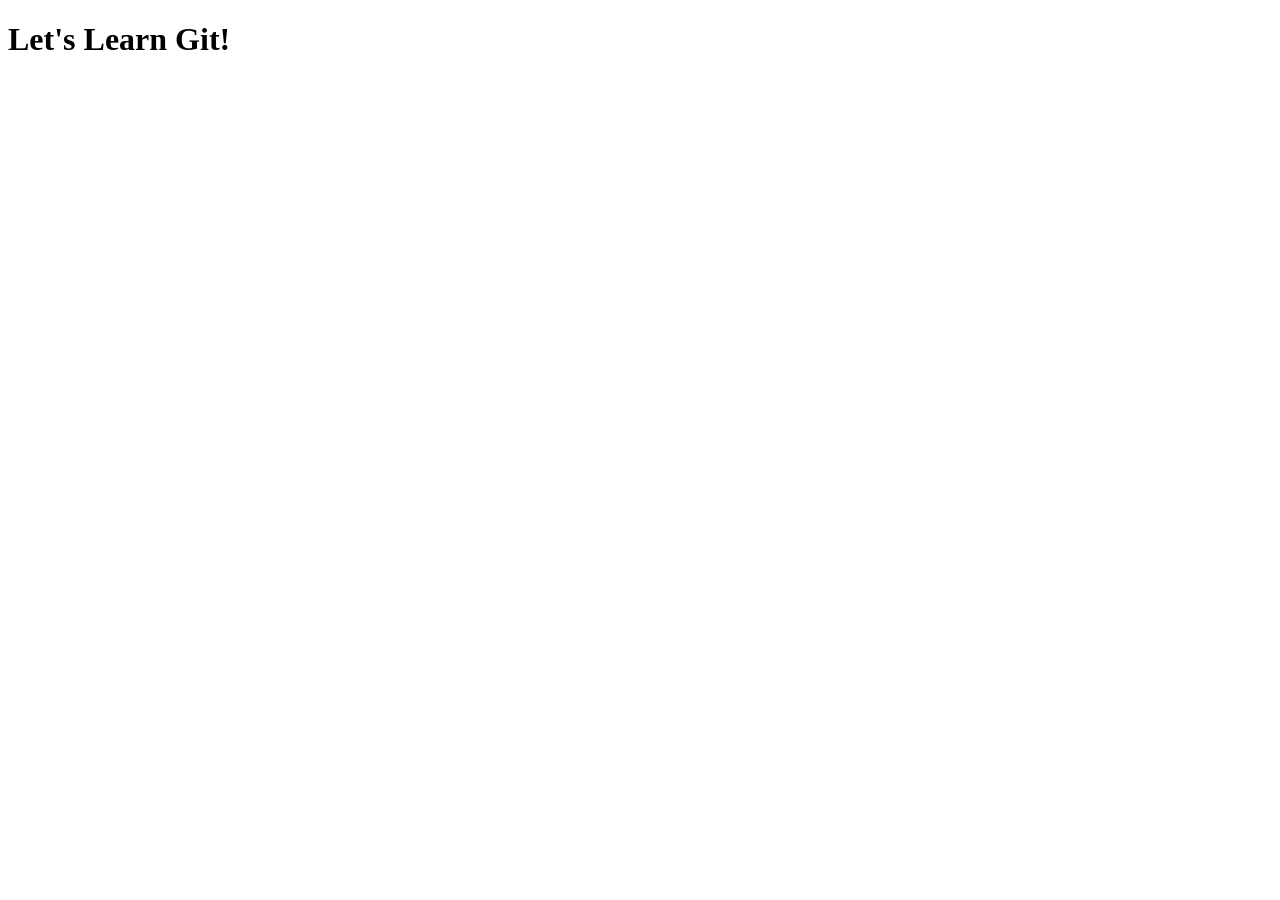
==== index.html @ c49d02df "add html content" ====
<!DOCTYPE html>
<html lang="en">
<head>
    <meta charset="UTF-8">
    <meta name="viewport" content="width=device-width, initial-scale=1.0">
    <title>Git Beginners</title>
    <link rel="stylesheet" href="styles.css">
</head>
<body>
    <h1>Let's Learn Git!</h1>
</body>
</html>
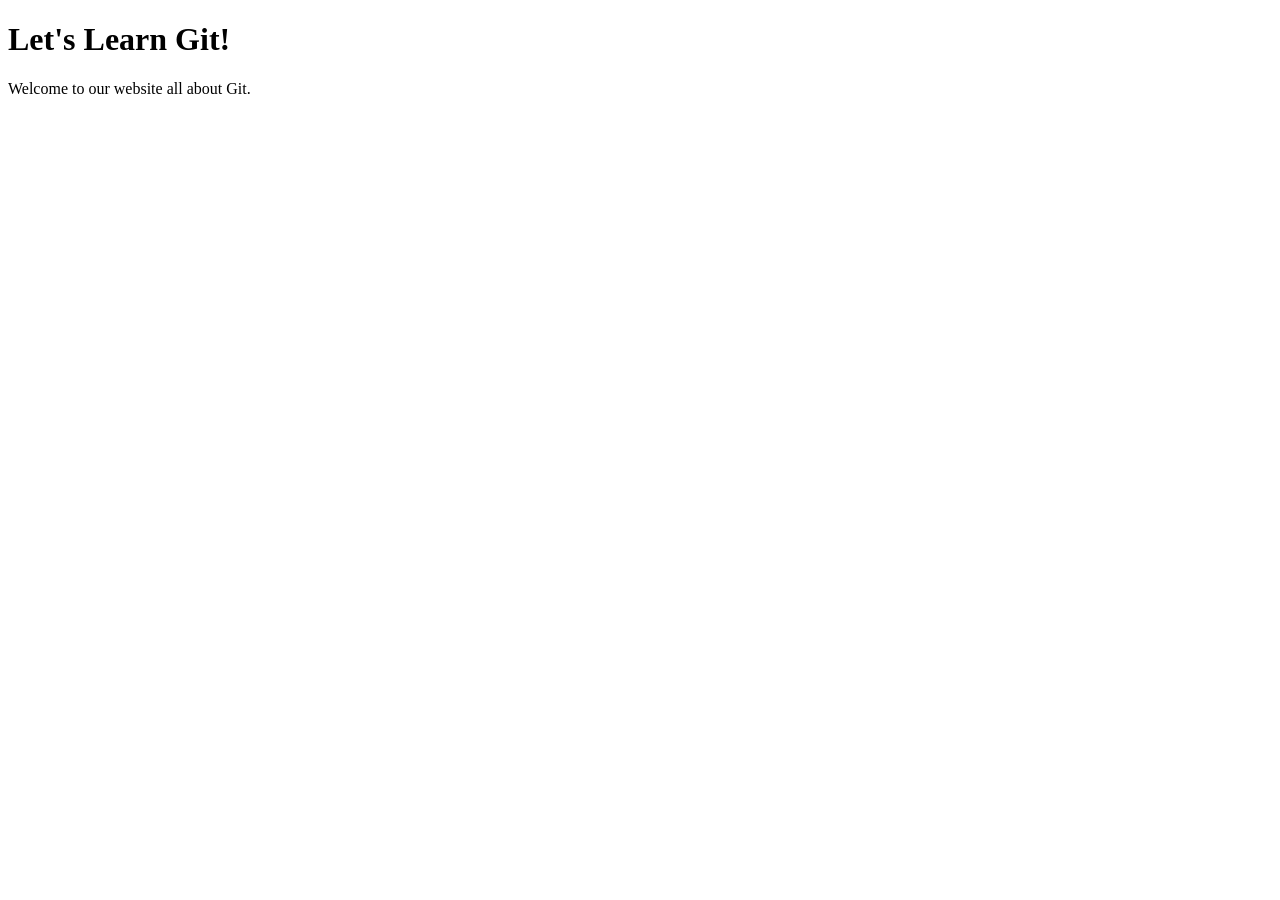
==== commit cb6ebf62: "add welcome message" ====
--- a/index.html
+++ b/index.html
@@ -8,5 +8,6 @@
 </head>
 <body>
     <h1>Let's Learn Git!</h1>
+    <p>Welcome to our website all about Git.</p>
 </body>
 </html>
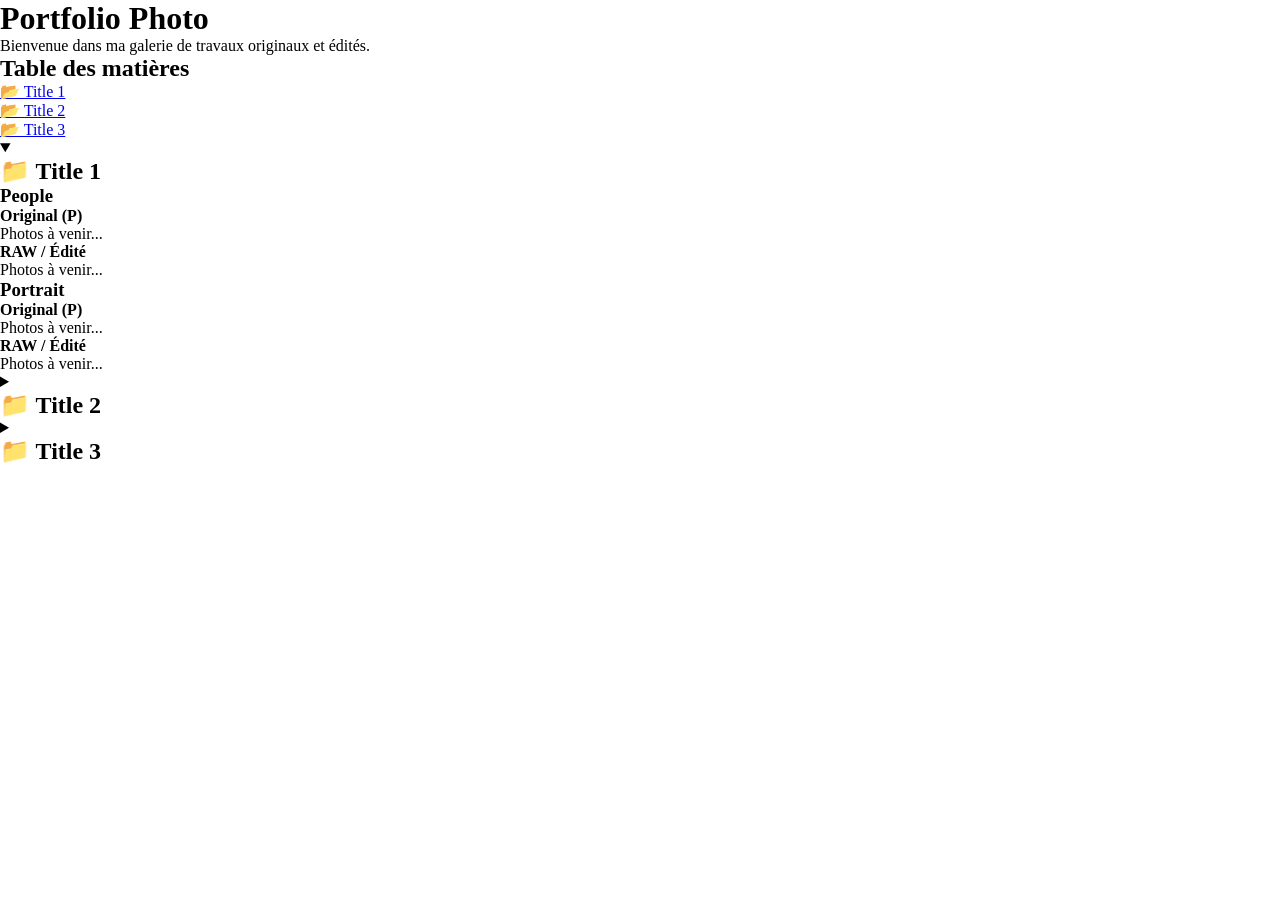
==== commit 44a72aa5: "Mise en place de la Table des Matières du portfolio" ====
--- a/index.html
+++ b/index.html
@@ -1,13 +1,160 @@
 <!DOCTYPE html>
-<html lang="en">
+<html lang="fr">
 <head>
     <meta charset="UTF-8">
     <meta name="viewport" content="width=device-width, initial-scale=1.0">
-    <title>Git Beginners</title>
-    <link rel="stylesheet" href="styles.css">
+    <title>Mon Portfolio - Photographie</title>
+    <link rel="stylesheet" href="css/style.css">
 </head>
 <body>
-    <h1>Let's Learn Git!</h1>
-    <p>Welcome to our website all about Git.</p>
+
+    <header>
+        <h1>Portfolio Photo</h1>
+        <p>Bienvenue dans ma galerie de travaux originaux et édités.</p>
+    </header>
+
+    <!-- Table des matières -->
+    <nav class="table-of-contents">
+        <h2>Table des matières</h2>
+        <ul>
+            <li><a href="#title-1">📂 Title 1</a></li>
+            <li><a href="#title-2">📂 Title 2</a></li>
+            <li><a href="#title-3">📂 Title 3</a></li>
+        </ul>
+    </nav>
+
+    <main>
+
+        <!-- TITLE 1 -->
+        <section id="title-1" class="folder">
+            <details open>
+                <summary><h2>📁 Title 1</h2></summary>
+                
+                <!-- People -->
+                <article class="category">
+                    <h3>People</h3>
+                    <div class="photo-comparison">
+                        <div class="side original">
+                            <h4>Original (P)</h4>
+                            <p>Photos à venir...</p>
+                        </div>
+                        <div class="side raw">
+                            <h4>RAW / Édité</h4>
+                            <p>Photos à venir...</p>
+                        </div>
+                    </div>
+                </article>
+
+                <!-- Portrait -->
+                <article class="category">
+                    <h3>Portrait</h3>
+                    <div class="photo-comparison">
+                        <div class="side original">
+                            <h4>Original (P)</h4>
+                            <p>Photos à venir...</p>
+                        </div>
+                        <div class="side raw">
+                            <h4>RAW / Édité</h4>
+                            <p>Photos à venir...</p>
+                        </div>
+                    </div>
+                </article>
+
+            </details>
+        </section>
+
+        <!-- TITLE 2 -->
+        <section id="title-2" class="folder">
+            <details>
+                <summary><h2>📁 Title 2</h2></summary>
+                
+                <!-- Architecture -->
+                <article class="category">
+                    <h3>Architecture</h3>
+                    <div class="photo-comparison">
+                        <div class="side original">
+                            <h4>Original (P)</h4>
+                            <p>Photos à venir...</p>
+                        </div>
+                        <div class="side raw">
+                            <h4>RAW / Édité</h4>
+                            <p>Photos à venir...</p>
+                        </div>
+                    </div>
+                </article>
+
+                <!-- Cities -->
+                <article class="category">
+                    <h3>Cities</h3>
+                    <div class="photo-comparison">
+                        <div class="side original">
+                            <h4>Original (P)</h4>
+                            <p>Photos à venir...</p>
+                        </div>
+                        <div class="side raw">
+                            <h4>RAW / Édité</h4>
+                            <p>Photos à venir...</p>
+                        </div>
+                    </div>
+                </article>
+
+            </details>
+        </section>
+
+        <!-- TITLE 3 -->
+        <section id="title-3" class="folder">
+            <details>
+                <summary><h2>📁 Title 3</h2></summary>
+                
+                <!-- Animals -->
+                <article class="category">
+                    <h3>Animals</h3>
+                    <div class="photo-comparison">
+                        <div class="side original">
+                            <h4>Original (P)</h4>
+                            <p>Photos à venir...</p>
+                        </div>
+                        <div class="side raw">
+                            <h4>RAW / Édité</h4>
+                            <p>Photos à venir...</p>
+                        </div>
+                    </div>
+                </article>
+
+                <!-- Landscape -->
+                <article class="category">
+                    <h3>Landscape</h3>
+                    <div class="photo-comparison">
+                        <div class="side original">
+                            <h4>Original (P)</h4>
+                            <p>Photos à venir...</p>
+                        </div>
+                        <div class="side raw">
+                            <h4>RAW / Édité</h4>
+                            <p>Photos à venir...</p>
+                        </div>
+                    </div>
+                </article>
+
+                <!-- Water -->
+                <article class="category">
+                    <h3>Water</h3>
+                    <div class="photo-comparison">
+                        <div class="side original">
+                            <h4>Original (P)</h4>
+                            <p>Photos à venir...</p>
+                        </div>
+                        <div class="side raw">
+                            <h4>RAW / Édité</h4>
+                            <p>Photos à venir...</p>
+                        </div>
+                    </div>
+                </article>
+
+            </details>
+        </section>
+
+    </main>
+
 </body>
 </html>
--- a/css/style.css
+++ b/css/style.css
@@ -0,0 +1,4 @@
+* {
+    margin: 0;
+    padding: 0;
+}
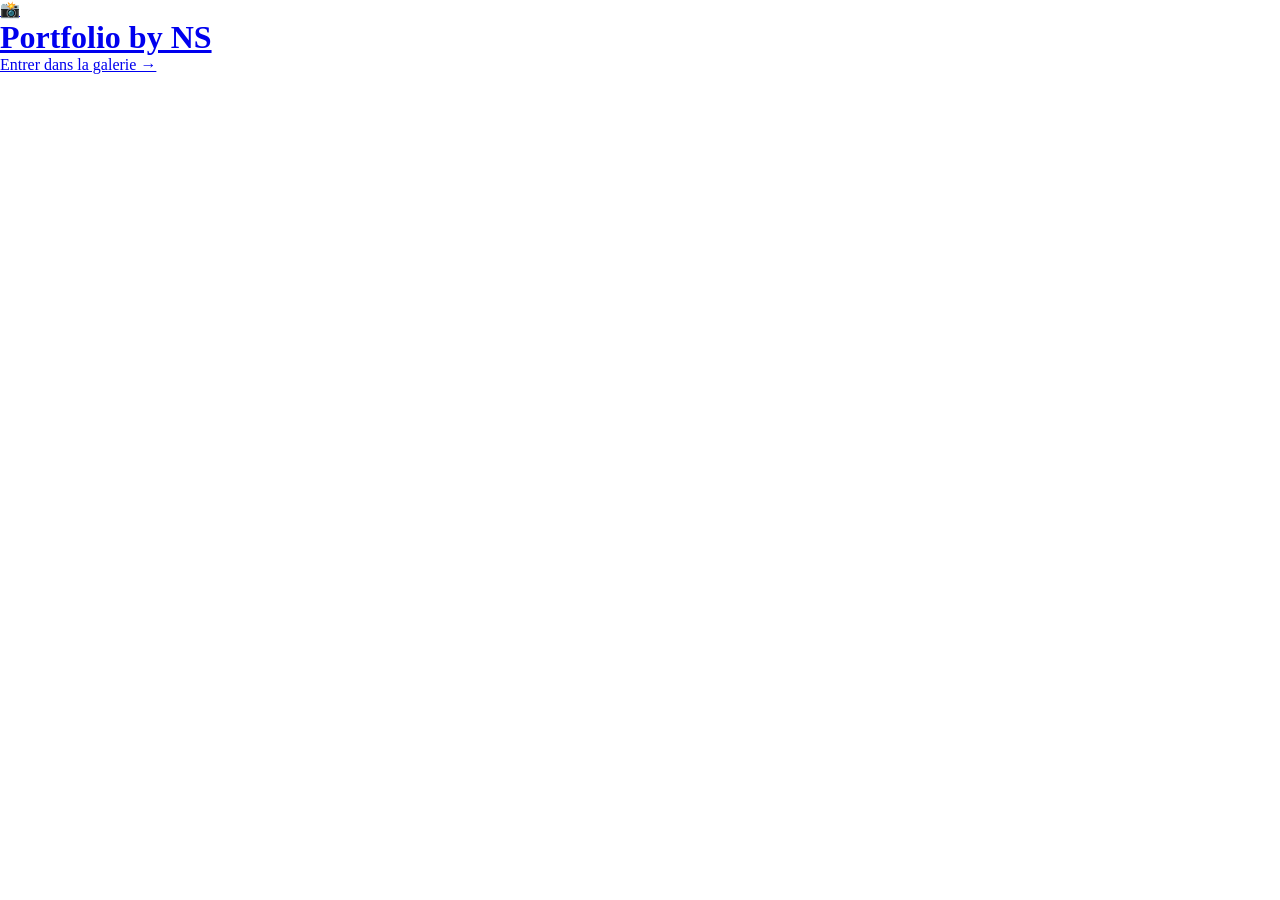
==== commit e1b1f52c: "Mise en place de la Table des Matières du portfolio" ====
--- a/index.html
+++ b/index.html
@@ -3,157 +3,18 @@
 <head>
     <meta charset="UTF-8">
     <meta name="viewport" content="width=device-width, initial-scale=1.0">
-    <title>Mon Portfolio - Photographie</title>
+    <title>Portfolio by NS</title>
     <link rel="stylesheet" href="css/style.css">
 </head>
-<body>
+<body class="landing-page">
 
-    <header>
-        <h1>Portfolio Photo</h1>
-        <p>Bienvenue dans ma galerie de travaux originaux et édités.</p>
-    </header>
-
-    <!-- Table des matières -->
-    <nav class="table-of-contents">
-        <h2>Table des matières</h2>
-        <ul>
-            <li><a href="#title-1">📂 Title 1</a></li>
-            <li><a href="#title-2">📂 Title 2</a></li>
-            <li><a href="#title-3">📂 Title 3</a></li>
-        </ul>
-    </nav>
-
-    <main>
-
-        <!-- TITLE 1 -->
-        <section id="title-1" class="folder">
-            <details open>
-                <summary><h2>📁 Title 1</h2></summary>
-                
-                <!-- People -->
-                <article class="category">
-                    <h3>People</h3>
-                    <div class="photo-comparison">
-                        <div class="side original">
-                            <h4>Original (P)</h4>
-                            <p>Photos à venir...</p>
-                        </div>
-                        <div class="side raw">
-                            <h4>RAW / Édité</h4>
-                            <p>Photos à venir...</p>
-                        </div>
-                    </div>
-                </article>
-
-                <!-- Portrait -->
-                <article class="category">
-                    <h3>Portrait</h3>
-                    <div class="photo-comparison">
-                        <div class="side original">
-                            <h4>Original (P)</h4>
-                            <p>Photos à venir...</p>
-                        </div>
-                        <div class="side raw">
-                            <h4>RAW / Édité</h4>
-                            <p>Photos à venir...</p>
-                        </div>
-                    </div>
-                </article>
-
-            </details>
-        </section>
-
-        <!-- TITLE 2 -->
-        <section id="title-2" class="folder">
-            <details>
-                <summary><h2>📁 Title 2</h2></summary>
-                
-                <!-- Architecture -->
-                <article class="category">
-                    <h3>Architecture</h3>
-                    <div class="photo-comparison">
-                        <div class="side original">
-                            <h4>Original (P)</h4>
-                            <p>Photos à venir...</p>
-                        </div>
-                        <div class="side raw">
-                            <h4>RAW / Édité</h4>
-                            <p>Photos à venir...</p>
-                        </div>
-                    </div>
-                </article>
-
-                <!-- Cities -->
-                <article class="category">
-                    <h3>Cities</h3>
-                    <div class="photo-comparison">
-                        <div class="side original">
-                            <h4>Original (P)</h4>
-                            <p>Photos à venir...</p>
-                        </div>
-                        <div class="side raw">
-                            <h4>RAW / Édité</h4>
-                            <p>Photos à venir...</p>
-                        </div>
-                    </div>
-                </article>
-
-            </details>
-        </section>
-
-        <!-- TITLE 3 -->
-        <section id="title-3" class="folder">
-            <details>
-                <summary><h2>📁 Title 3</h2></summary>
-                
-                <!-- Animals -->
-                <article class="category">
-                    <h3>Animals</h3>
-                    <div class="photo-comparison">
-                        <div class="side original">
-                            <h4>Original (P)</h4>
-                            <p>Photos à venir...</p>
-                        </div>
-                        <div class="side raw">
-                            <h4>RAW / Édité</h4>
-                            <p>Photos à venir...</p>
-                        </div>
-                    </div>
-                </article>
-
-                <!-- Landscape -->
-                <article class="category">
-                    <h3>Landscape</h3>
-                    <div class="photo-comparison">
-                        <div class="side original">
-                            <h4>Original (P)</h4>
-                            <p>Photos à venir...</p>
-                        </div>
-                        <div class="side raw">
-                            <h4>RAW / Édité</h4>
-                            <p>Photos à venir...</p>
-                        </div>
-                    </div>
-                </article>
-
-                <!-- Water -->
-                <article class="category">
-                    <h3>Water</h3>
-                    <div class="photo-comparison">
-                        <div class="side original">
-                            <h4>Original (P)</h4>
-                            <p>Photos à venir...</p>
-                        </div>
-                        <div class="side raw">
-                            <h4>RAW / Édité</h4>
-                            <p>Photos à venir...</p>
-                        </div>
-                    </div>
-                </article>
-
-            </details>
-        </section>
-
+    <main class="cover">
+        <!-- Clic sur l'icône/texte redirige vers la table des matières -->
+        <a href="table-of-contents.html" class="enter-btn">
+            <div class="logo-icon">📸</div>
+            <h1>Portfolio by NS</h1>
+            <p>Entrer dans la galerie →</p>
+        </a>
     </main>
 
 </body>
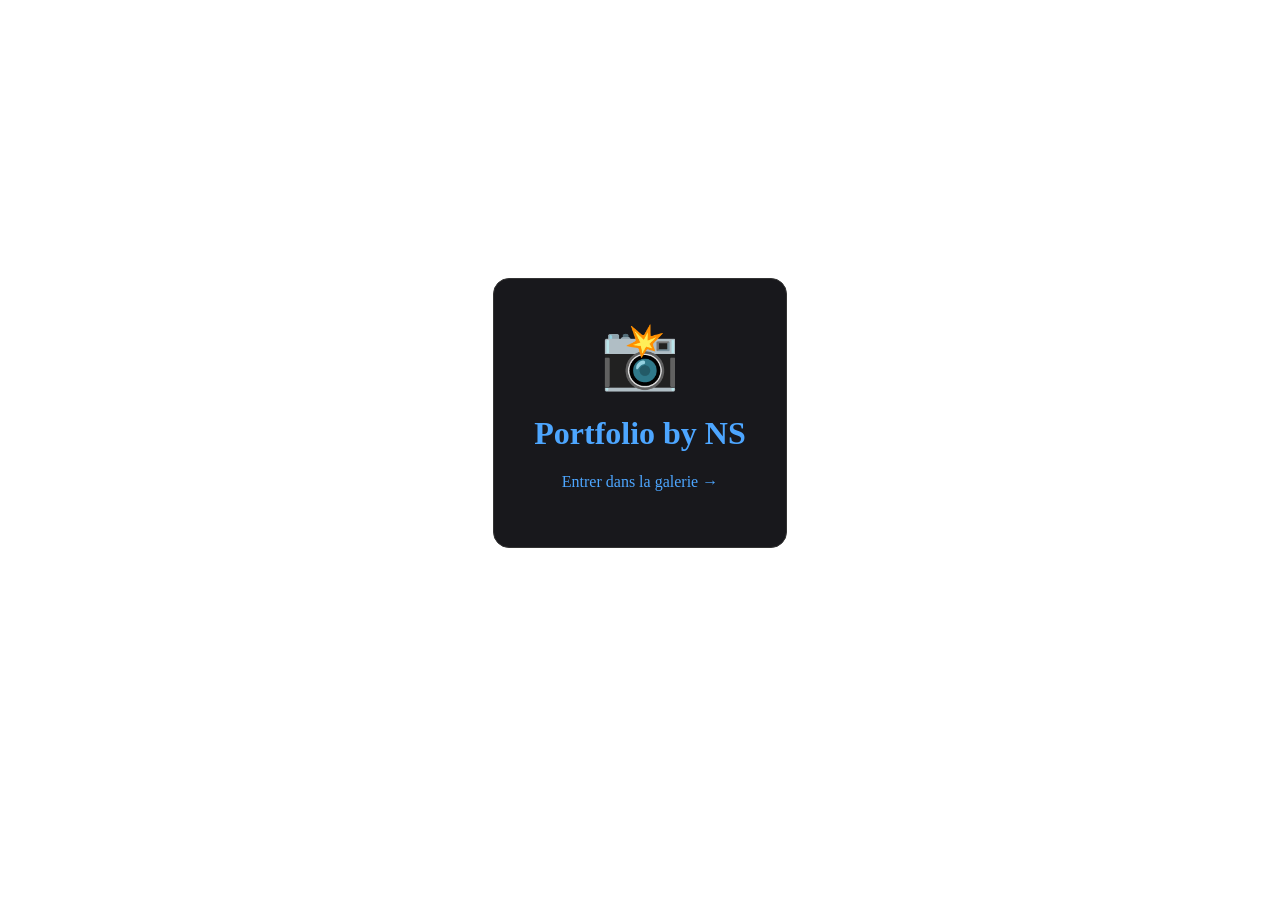
==== commit bd1848a0: "Premier code css pour l'articulation du portfolio" ====
--- a/index.html
+++ b/index.html
@@ -9,7 +9,6 @@
 <body class="landing-page">
 
     <main class="cover">
-        <!-- Clic sur l'icône/texte redirige vers la table des matières -->
         <a href="table-of-contents.html" class="enter-btn">
             <div class="logo-icon">📸</div>
             <h1>Portfolio by NS</h1>
--- a/css/style.css
+++ b/css/style.css
@@ -1,4 +1,33 @@
-* {
+*body {
+    font-family: 'Segoe UI', sans-serif;
+    background-color: #0f0f11;
+    color: #ffffff;
     margin: 0;
-    padding: 0;
+    padding: 20px;
+}
+
+a {
+    color: #4da6ff;
+    text-decoration: none;
+}
+
+.landing-page {
+    display: flex;
+    justify-content: center;
+    align-items: center;
+    min-height: 90vh;
+}
+
+.enter-btn {
+    text-align: center;
+    padding: 40px;
+    border: 1px solid #333;
+    border-radius: 16px;
+    background: #18181c;
+    display: block;
+}
+
+.logo-icon {
+    font-size: 4rem;
+    margin-bottom: 10px;
 }
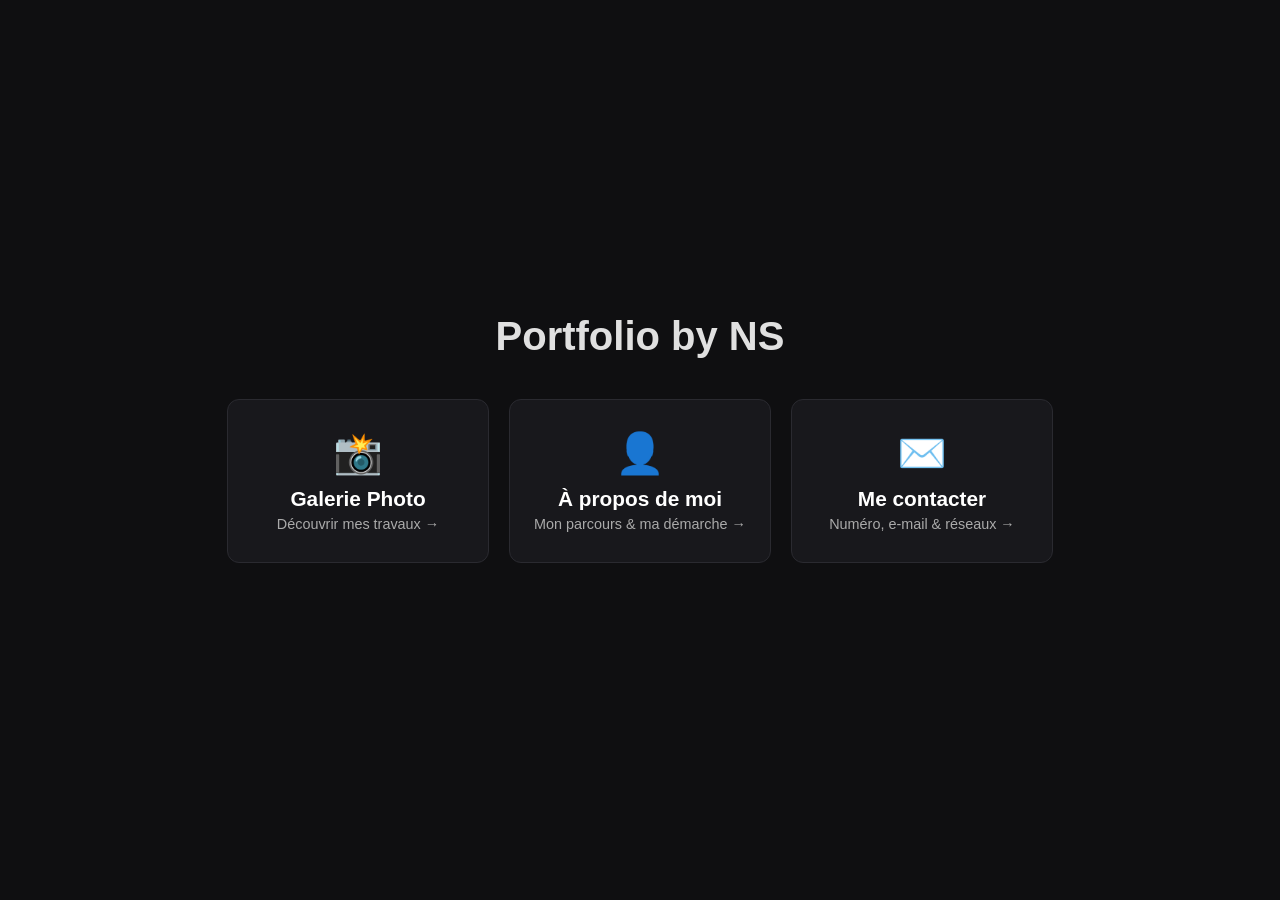
==== commit e5f08741: "Ajout des rubriques d'acceuil et du css" ====
--- a/index.html
+++ b/index.html
@@ -8,12 +8,31 @@
 </head>
 <body class="landing-page">
 
-    <main class="cover">
-        <a href="table-of-contents.html" class="enter-btn">
-            <div class="logo-icon">📸</div>
-            <h1>Portfolio by NS</h1>
-            <p>Entrer dans la galerie →</p>
-        </a>
+    <main class="cover-container">
+        <h1>Portfolio by NS</h1>
+
+        <nav class="home-menu">
+            <!-- Rubrique 1 : Galerie / Table des matières -->
+            <a href="table-of-contents.html" class="menu-card">
+                <div class="logo-icon">📸</div>
+                <h2>Galerie Photo</h2>
+                <p>Découvrir mes travaux →</p>
+            </a>
+
+            <!-- Rubrique 2 : À propos -->
+            <a href="about.html" class="menu-card">
+                <div class="logo-icon">👤</div>
+                <h2>À propos de moi</h2>
+                <p>Mon parcours & ma démarche →</p>
+            </a>
+
+            <!-- Rubrique 3 : Contact -->
+            <a href="contact.html" class="menu-card">
+                <div class="logo-icon">✉️</div>
+                <h2>Me contacter</h2>
+                <p>Numéro, e-mail & réseaux →</p>
+            </a>
+        </nav>
     </main>
 
 </body>
--- a/css/style.css
+++ b/css/style.css
@@ -1,9 +1,10 @@
-*body {
-    font-family: 'Segoe UI', sans-serif;
+*/* Style général */
+body {
+    font-family: 'Segoe UI', Tahoma, Geneva, Verdana, sans-serif;
     background-color: #0f0f11;
-    color: #ffffff;
+    color: #e0e0e0;
     margin: 0;
-    padding: 20px;
+    padding: 30px;
 }
 
 a {
@@ -11,23 +12,85 @@
     text-decoration: none;
 }
 
+a:hover {
+    text-decoration: underline;
+}
+
+/* Page d'accueil */
 .landing-page {
     display: flex;
     justify-content: center;
     align-items: center;
     min-height: 90vh;
+    padding: 20px;
 }
 
-.enter-btn {
+.cover-container {
     text-align: center;
-    padding: 40px;
-    border: 1px solid #333;
-    border-radius: 16px;
+    max-width: 900px;
+}
+
+.cover-container h1 {
+    font-size: 2.5rem;
+    margin-bottom: 40px;
+}
+
+/* Menu des 3 rubriques sur l'accueil */
+.home-menu {
+    display: flex;
+    gap: 20px;
+    justify-content: center;
+    flex-wrap: wrap;
+}
+
+.menu-card {
     background: #18181c;
-    display: block;
+    border: 1px solid #2a2a30;
+    border-radius: 12px;
+    padding: 30px 20px;
+    width: 220px;
+    color: #ffffff;
+    transition: transform 0.2s, border-color 0.2s;
+}
+
+.menu-card:hover {
+    transform: translateY(-5px);
+    border-color: #4da6ff;
+    text-decoration: none;
 }
 
 .logo-icon {
-    font-size: 4rem;
+    font-size: 2.5rem;
     margin-bottom: 10px;
+}
+
+.menu-card h2 {
+    font-size: 1.3rem;
+    margin: 10px 0 5px 0;
+}
+
+.menu-card p {
+    font-size: 0.9rem;
+    color: #aaa;
+    margin: 0;
+}
+
+/* Pages de contenu (Contact & À propos) */
+.info-page {
+    background: #18181c;
+    border: 1px solid #2a2a30;
+    border-radius: 12px;
+    padding: 30px;
+    max-width: 600px;
+    margin-top: 20px;
+}
+
+.contact-list {
+    list-style: none;
+    padding: 0;
+    font-size: 1.2rem;
+}
+
+.contact-list li {
+    margin-bottom: 20px;
 }
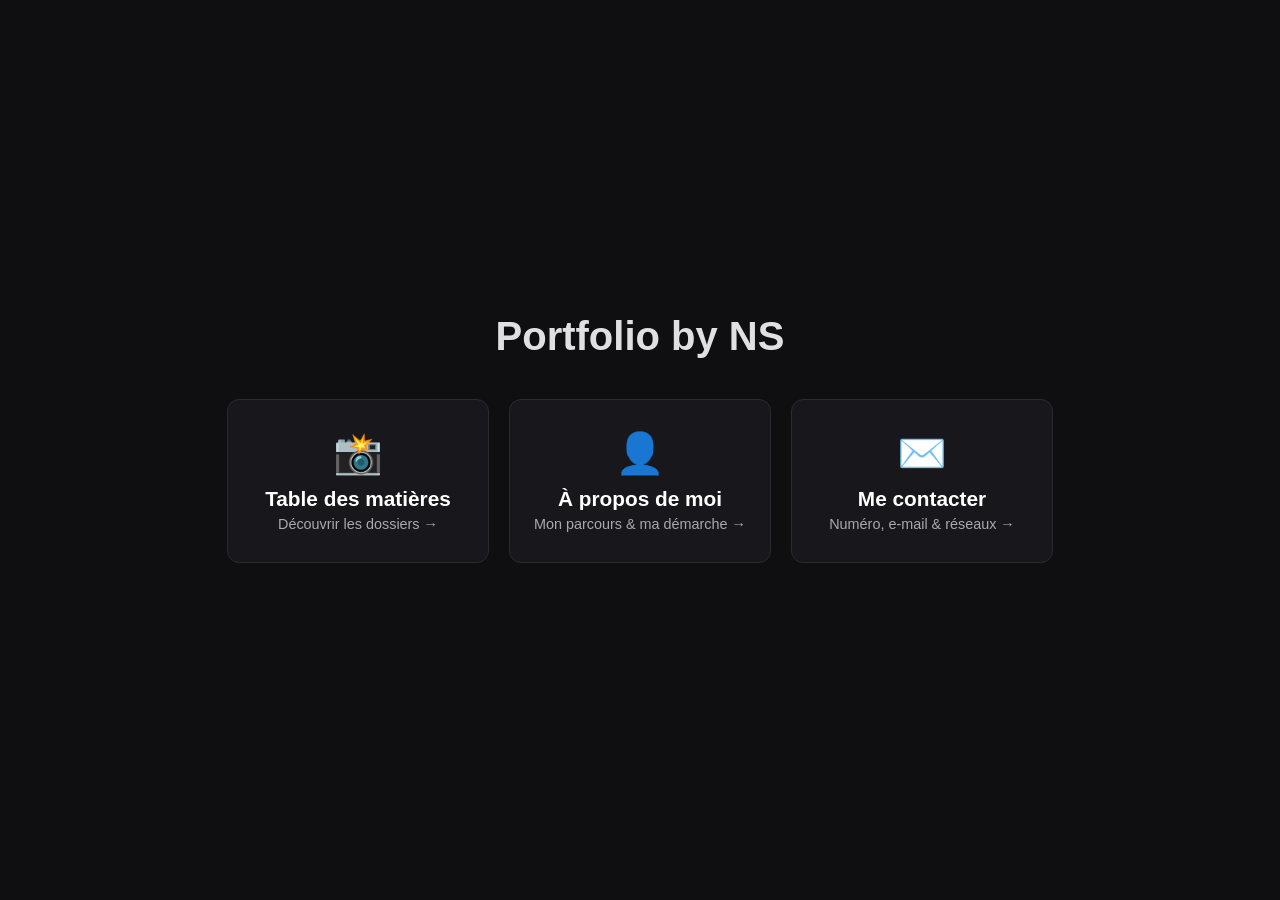
==== commit a481e9c9: "Ajout des pages title2 et title3" ====
--- a/index.html
+++ b/index.html
@@ -12,11 +12,11 @@
         <h1>Portfolio by NS</h1>
 
         <nav class="home-menu">
-            <!-- Rubrique 1 : Galerie / Table des matières -->
+            <!-- Rubrique 1 : Table des matières -->
             <a href="table-of-contents.html" class="menu-card">
                 <div class="logo-icon">📸</div>
-                <h2>Galerie Photo</h2>
-                <p>Découvrir mes travaux →</p>
+                <h2>Table des matières</h2>
+                <p>Découvrir les dossiers →</p>
             </a>
 
             <!-- Rubrique 2 : À propos -->
